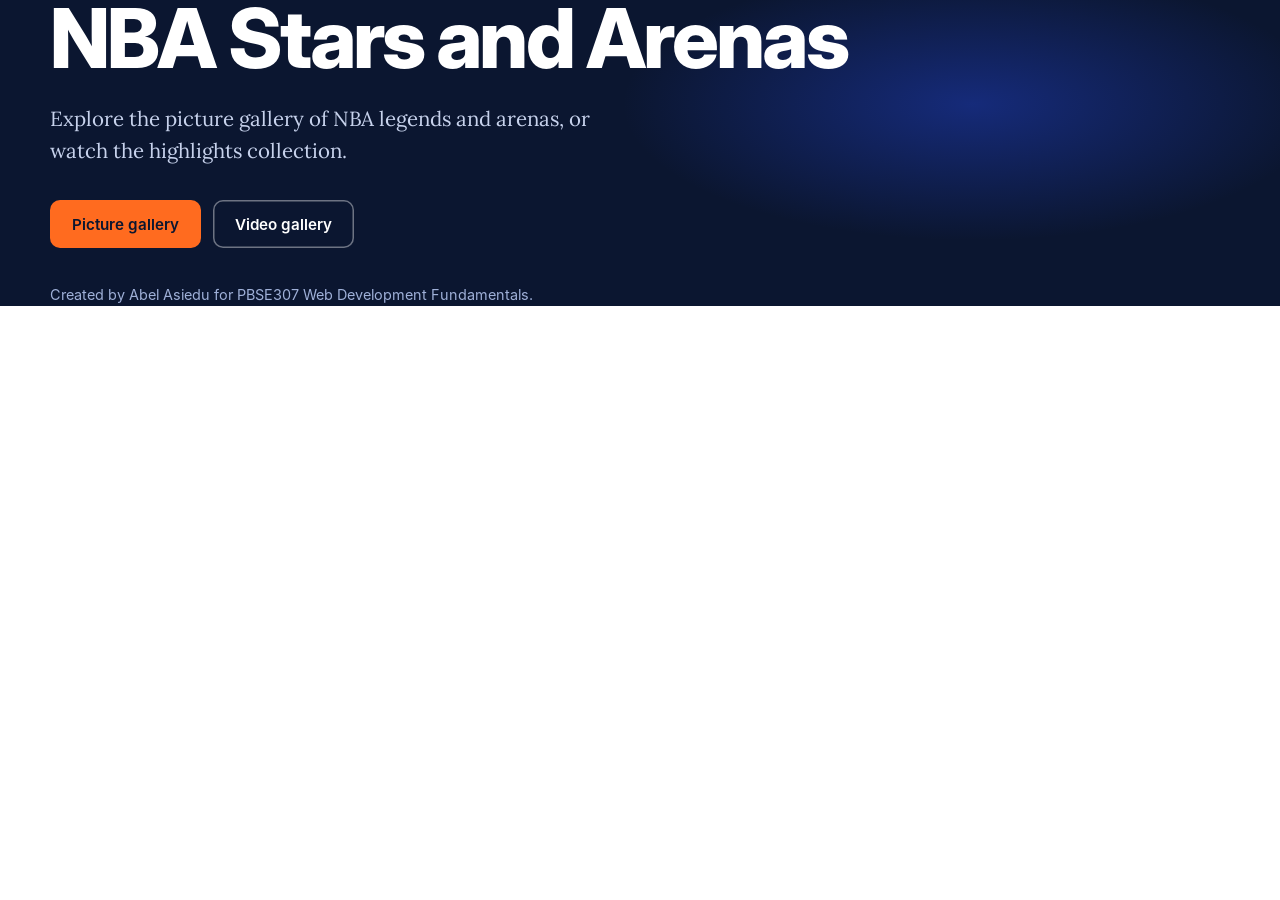
==== index.html @ 1cf6d865 "Add files via upload" ====
<!DOCTYPE html>
<html lang="en">
<head>
    <meta charset="UTF-8">
    <meta name="viewport" content="width=device-width, initial-scale=1">
    <meta name="description" content="NBA stars, arenas and highlights web gallery by Abel Asiedu.">
    <title>NBA Stars and Arenas</title>
    <link rel="stylesheet" href="styles.css">
</head>
<body>
    <main class="hero">
        <div class="wrap hero__copy">
            <h1>NBA Stars and Arenas</h1>
            <p class="hero__lead">
                Explore the picture gallery of NBA legends and arenas, or watch the highlights collection.
            </p>
            <div class="hero__actions">
                <a class="btn btn--primary" href="image_gallery.html">Picture gallery</a>
                <a class="btn btn--ghost" href="video_gallery.html">Video gallery</a>
            </div>
            <p class="byline">Created by Abel Asiedu for PBSE307 Web Development Fundamentals.</p>
        </div>
    </main>
</body>
</html>
---- styles.css ----
/* =====================================================================
   NBA Stars and Arenas - shared stylesheet for both gallery pages
   PBSE307 Web Development Fundamentals - Abel Asiedu

   Design idea: a basketball half-court drawn in line art is the one bold
   moment (hero). Everything else is quiet: one navy, one orange (the ball),
   generous space, and photographs treated like plates in a printed report.

   Contents
   1. Fonts and design tokens
   2. Base and layout helpers
   3. Header and navigation
   4. Tickers (the marquee lines)
   5. Hero and the half-court drawing
   6. Sections, about block, buttons
   7. Player and arena plates
   8. Video clips
   9. Tables and lists
   10. Footer
   11. Responsive rules
   12. Reduced motion
   ===================================================================== */


/* ---------- 1. Fonts and design tokens ---------- */

@font-face {
    font-family: "Inter Display";
    src: url("fonts/inter-display-800.woff") format("woff");
    font-weight: 800;
    font-display: swap;
}
@font-face {
    font-family: "Inter Display";
    src: url("fonts/inter-display-700.woff") format("woff");
    font-weight: 700;
    font-display: swap;
}
@font-face {
    font-family: "Inter";
    src: url("fonts/inter-400.woff") format("woff");
    font-weight: 400;
    font-display: swap;
}
@font-face {
    font-family: "Inter";
    src: url("fonts/inter-600.woff") format("woff");
    font-weight: 600;
    font-display: swap;
}
@font-face {
    font-family: "Lora";
    src: url("fonts/Lora-Variable.ttf") format("truetype");
    font-weight: 400 700;
    font-display: swap;
}

:root {
    /* colour */
    --ink: #0b1630;          /* court navy: hero, header, footer, table heads */
    --ink-soft: #14244f;     /* slightly lighter navy for strips */
    --paint: #2447e0;        /* key blue: links and focus on light areas */
    --ball: #ff6b1f;         /* ball orange: the only accent */
    --paper: #ffffff;
    --mist: #f1f4f9;         /* cool light grey for alternate bands */
    --rule: #dce2ec;         /* hairlines */
    --slate: #475269;        /* secondary text */
    --text: #101a33;         /* main text */
    --on-dark: #c7d2ec;      /* body text on navy */

    /* type */
    --display: "Inter Display", "Inter", "Segoe UI", system-ui, sans-serif;
    --ui: "Inter", "Segoe UI", system-ui, -apple-system, sans-serif;
    --serif: "Lora", Georgia, "Times New Roman", serif;

    /* shape */
    --radius-photo: 6px;
    --radius-panel: 14px;
    --gutter: clamp(20px, 4vw, 48px);
    --gap: clamp(20px, 3vw, 40px);
}


/* ---------- 2. Base and layout helpers ---------- */

*,
*::before,
*::after {
    box-sizing: border-box;
}

html {
    scroll-behavior: smooth;
    scroll-padding-top: 88px;
    -webkit-text-size-adjust: 100%;
}

body {
    margin: 0;
    background: var(--paper);
    color: var(--text);
    font-family: var(--serif);
    font-size: 1.0625rem;
    line-height: 1.7;
    -webkit-font-smoothing: antialiased;
    text-rendering: optimizeLegibility;
}

img,
video {
    max-width: 100%;
}

a {
    color: var(--paint);
}

p {
    margin: 0 0 1em;
}

.wrap {
    width: min(1180px, 100% - 2 * var(--gutter));
    margin-inline: auto;
}

.sr-only {
    position: absolute;
    width: 1px;
    height: 1px;
    overflow: hidden;
    clip: rect(0 0 0 0);
    white-space: nowrap;
}

.skip-link {
    position: absolute;
    left: 16px;
    top: -60px;
    z-index: 100;
    padding: 10px 16px;
    border-radius: 8px;
    background: var(--ball);
    color: var(--ink);
    font: 600 0.95rem var(--ui);
    text-decoration: none;
}
.skip-link:focus {
    top: 12px;
}

a:focus-visible,
.btn:focus-visible {
    outline: 3px solid var(--ball);
    outline-offset: 3px;
    border-radius: 6px;
}


/* ---------- 3. Header and navigation ---------- */

.site-header {
    position: sticky;
    top: 0;
    z-index: 50;
    background: rgba(11, 22, 48, 0.94);
    -webkit-backdrop-filter: blur(10px);
    backdrop-filter: blur(10px);
    border-bottom: 1px solid rgba(255, 255, 255, 0.08);
}

.site-header .wrap {
    display: flex;
    align-items: center;
    gap: 24px;
    min-height: 64px;
}

.brand {
    display: inline-flex;
    align-items: center;
    gap: 10px;
    color: #fff;
    font: 800 1.05rem var(--display);
    letter-spacing: -0.01em;
    text-decoration: none;
    white-space: nowrap;
}

/* a plain ball drawn with CSS: orange disc with two seam lines */
.brand__mark {
    position: relative;
    width: 22px;
    height: 22px;
    border-radius: 50%;
    background: var(--ball);
    overflow: hidden;
}
.brand__mark::before,
.brand__mark::after {
    content: "";
    position: absolute;
    background: var(--ink);
}
.brand__mark::before {
    left: 50%;
    top: 0;
    bottom: 0;
    width: 1.5px;
    transform: translateX(-50%);
}
.brand__mark::after {
    top: 50%;
    left: 0;
    right: 0;
    height: 1.5px;
    transform: translateY(-50%);
}

.nav {
    display: flex;
    gap: 4px;
    margin-left: auto;
    overflow-x: auto;
    scrollbar-width: none;
}
.nav::-webkit-scrollbar {
    display: none;
}

.nav a {
    padding: 9px 14px;
    border-radius: 8px;
    color: #c9d3ea;
    font: 600 0.9rem var(--ui);
    text-decoration: none;
    white-space: nowrap;
    transition: background 0.2s, color 0.2s;
}
.nav a:hover {
    background: rgba(255, 255, 255, 0.09);
    color: #fff;
}
.nav a[aria-current="page"] {
    color: #fff;
    box-shadow: inset 0 -2px 0 var(--ball);
    border-radius: 8px 8px 0 0;
}


/* ---------- 4. Tickers (the <marquee> lines) ---------- */

.ticker {
    display: block;
    width: 100%;
    padding: 13px 0;
    border-block: 1px solid var(--rule);
    background: var(--paper);
    color: var(--slate);
    font: 600 0.92rem/1 var(--ui);
}

/* slim strip directly under the header */
.ticker--top {
    padding: 11px 0;
    border: 0;
    background: var(--ink-soft);
    color: #dde6fa;
}

/* strip that closes the page, above the footer */
.ticker--close {
    border-bottom: 0;
    background: var(--mist);
}

/* vertical marquee needs a fixed height */
.ticker--up {
    height: 72px;
    padding: 0;
    text-align: center;
}

/* a short ticker that sits under a section heading */
.ticker--section {
    margin-bottom: 36px;
    border-radius: 8px;
    border: 1px solid var(--rule);
    background: var(--paper);
}


/* ---------- 5. Hero and the half-court drawing ---------- */

.hero {
    position: relative;
    isolation: isolate;
    overflow: hidden;
    background: var(--ink);
    color: #fff;
}

/* faint arena spotlight behind the court */
.hero::before {
    content: "";
    position: absolute;
    inset: 0;
    z-index: -2;
    background: radial-gradient(38% 62% at 76% 34%, rgba(36, 71, 224, 0.42), transparent 72%);
}

.hero__court {
    position: absolute;
    z-index: -1;
    top: 44px;
    right: max(var(--gutter), calc((100% - 1180px) / 2));
    height: calc(100% - 214px);
    width: auto;
    overflow: visible;
    fill: none;
    stroke: rgba(255, 255, 255, 0.3);
    stroke-width: 1.6;
}

.hero__court .rim {
    stroke: var(--ball);
    stroke-width: 2.4;
}

/* the lines draw themselves once, when the page opens */
.hero__court .draw {
    stroke-dasharray: 1;
    stroke-dashoffset: 1;
    animation: draw-line 1.9s cubic-bezier(0.65, 0, 0.35, 1) both;
}
.hero__court .d2 { animation-delay: 0.2s; }
.hero__court .d3 { animation-delay: 0.4s; }
.hero__court .d4 { animation-delay: 0.6s; }
.hero__court .d5 { animation-delay: 0.8s; }

/* the lower half of the free-throw circle is dashed on a real court */
.hero__court .dash {
    stroke-dasharray: 5 7;
}

@keyframes draw-line {
    to { stroke-dashoffset: 0; }
}

.hero__grid {
    display: grid;
    grid-template-columns: minmax(0, 1.15fr) minmax(0, 0.85fr);
    column-gap: clamp(28px, 6vw, 88px);
    row-gap: clamp(40px, 6vw, 72px);
    padding-top: clamp(52px, 8vw, 104px);
}

.hero h1 {
    margin: 0 0 24px;
    font: 800 clamp(2.7rem, 6.4vw, 5.5rem) / 0.96 var(--display);
    letter-spacing: -0.035em;
    text-wrap: balance;
}

.hero__lead {
    max-width: 44ch;
    margin: 0 0 32px;
    color: var(--on-dark);
    font-size: clamp(1.05rem, 1.6vw, 1.28rem);
    line-height: 1.6;
}

.hero__actions {
    display: flex;
    flex-wrap: wrap;
    gap: 12px;
    margin-bottom: 36px;
}

.byline {
    margin: 0;
    color: #9fb0d8;
    font: 400 0.9rem/1.5 var(--ui);
}

/* contents: a ruled strip along the bottom of the hero */
.toc {
    grid-column: 1 / -1;
    padding-bottom: 10px;
}

.toc ul {
    display: grid;
    grid-template-columns: repeat(auto-fit, minmax(170px, 1fr));
    gap: 0 28px;
    margin: 0;
    padding: 0;
    list-style: none;
}
.toc li {
    border-top: 1px solid rgba(255, 255, 255, 0.22);
}

.toc a {
    display: flex;
    flex-direction: column;
    align-items: flex-start;
    gap: 4px;
    padding: 18px 0 26px;
    color: #fff;
    font: 700 1.08rem/1.25 var(--display);
    letter-spacing: -0.01em;
    text-decoration: none;
    transition: color 0.2s;
}
.toc a:hover {
    color: var(--ball);
}
.toc a span {
    color: #aebfe6;
    font: 400 0.9rem var(--ui);
}


/* ---------- 6. Sections, about block, buttons ---------- */

.band {
    padding-block: clamp(56px, 8vw, 104px);
}
.band--mist {
    background: var(--mist);
}

.section-head {
    max-width: 760px;
    margin-bottom: 28px;
}

.band h2,
.split h2 {
    margin: 0 0 12px;
    font: 800 clamp(1.9rem, 3.6vw, 2.9rem) / 1.05 var(--display);
    letter-spacing: -0.03em;
    text-wrap: balance;
}

.section-head p {
    margin: 0;
    max-width: 58ch;
    color: var(--slate);
}

.about {
    display: grid;
    grid-template-columns: minmax(0, 5fr) minmax(0, 7fr);
    gap: clamp(28px, 6vw, 88px);
    align-items: start;
}

.about__copy p {
    max-width: 62ch;
}
.about__copy p:first-child {
    font-size: 1.2rem;
    line-height: 1.65;
}

.facts {
    margin: 28px 0 0;
}
.facts div {
    display: grid;
    grid-template-columns: 7.5rem minmax(0, 1fr);
    gap: 12px;
    padding: 12px 0;
    border-top: 1px solid var(--rule);
}
.facts dt {
    color: var(--slate);
    font: 600 0.9rem/1.5 var(--ui);
}
.facts dd {
    margin: 0;
    font: 400 0.95rem/1.5 var(--ui);
}

.btn {
    display: inline-flex;
    align-items: center;
    min-height: 48px;
    padding: 0 22px;
    border-radius: 10px;
    font: 600 0.95rem var(--ui);
    text-decoration: none;
    transition: background 0.2s, box-shadow 0.2s;
}
.btn--primary {
    background: var(--ball);
    color: var(--ink);
}
.btn--primary:hover {
    background: #ff8247;
}
.btn--ghost {
    color: #fff;
    box-shadow: inset 0 0 0 1.5px rgba(255, 255, 255, 0.4);
}
.btn--ghost:hover {
    background: rgba(255, 255, 255, 0.1);
}


/* ---------- 7. Player and arena plates ---------- */

/* team colours used for the thin rule above each caption */
.t-lakers   { --team: #552583; }
.t-celtics  { --team: #007a33; }
.t-bulls    { --team: #ce1141; }
.t-warriors { --team: #1d428a; }
.t-clippers { --team: #c8102e; }
.t-sixers   { --team: #006bb6; }
.t-arena    { --team: var(--ink); }

/* rows: photo, then caption. Subgrid keeps photos and captions aligned across a row */
.lineup {
    display: grid;
    grid-template-columns: repeat(3, minmax(0, 1fr));
    grid-template-rows: auto auto;
    column-gap: var(--gap);
    row-gap: 0;
    margin-bottom: calc(-1 * clamp(28px, 4vw, 48px));
}
.lineup--action {
    grid-template-columns: 1fr 1fr 2fr;
}
.lineup--arenas {
    grid-template-columns: 1fr 2fr;
}

.plate {
    display: grid;
    grid-row: span 2;
    grid-template-rows: subgrid;
    row-gap: 0;
    margin: 0;
    padding-bottom: clamp(28px, 4vw, 48px);
}

/* the photo frame: crops the picture without stretching it */
.frame {
    position: relative;
    overflow: hidden;
    border-radius: var(--radius-photo);
    background: var(--rule);
    aspect-ratio: 4 / 5;
}
.plate--wide .frame {
    aspect-ratio: auto;
}
.frame img {
    position: absolute;
    inset: 0;
    width: 100%;
    height: 100%;
    object-fit: cover;
    object-position: var(--pos, 50% 14%);
}
.pos-sixers { --pos: 72% 35%; }
.pos-garden { --pos: 50% 68%; }
.pos-chase  { --pos: 50% 58%; }

.plate__body {
    margin-top: 16px;
    padding-top: 14px;
    border-top: 3px solid var(--team, var(--rule));
}

.plate h3,
.clip h3 {
    margin: 0;
    font: 800 1.4rem/1.15 var(--display);
    letter-spacing: -0.02em;
}

.plate__team {
    margin: 4px 0 10px;
    color: var(--slate);
    font: 600 0.92rem/1.4 var(--ui);
}

.details {
    margin: 0;
}
.details div {
    display: grid;
    grid-template-columns: 5.4rem minmax(0, 1fr);
    gap: 12px;
    padding: 9px 0;
    border-top: 1px solid var(--rule);
}
.details dt {
    color: var(--slate);
    font: 600 0.84rem/1.55 var(--ui);
}
.details dd {
    margin: 0;
    font: 400 0.95rem/1.55 var(--ui);
}


/* ---------- 8. Video clips ---------- */

.clips {
    display: grid;
    grid-template-columns: repeat(2, minmax(0, 1fr));
    grid-template-rows: auto auto;
    column-gap: var(--gap);
    row-gap: 0;
    margin-bottom: calc(-1 * clamp(28px, 4vw, 48px));
}

.clip {
    display: grid;
    grid-row: span 2;
    grid-template-rows: subgrid;
    row-gap: 0;
    margin: 0;
    padding-bottom: clamp(28px, 4vw, 48px);
}

.clip .frame {
    background: #000;
}
.clip video {
    position: absolute;
    inset: 0;
    display: block;
    width: 100%;
    height: 100%;
    object-fit: contain;
    background: #000;
}

.clip__body {
    margin-top: 16px;
    padding-top: 14px;
    border-top: 3px solid var(--ball);
}
.clip__body p {
    margin: 10px 0 12px;
    color: var(--text);
    font-size: 1rem;
    line-height: 1.65;
}

.split {
    display: grid;
    grid-template-columns: repeat(2, minmax(0, 1fr));
    gap: var(--gap);
    align-items: start;
}
.split .clips {
    grid-template-columns: minmax(0, 1fr);
}
/* both strips share one height so the two videos start level */
.split .ticker--section {
    height: 64px;
    margin-bottom: 28px;
    padding: 0;
    line-height: 62px;
}


/* ---------- 9. Tables and lists ---------- */

.table-wrap {
    overflow-x: auto;
    border: 1px solid var(--rule);
    border-radius: var(--radius-panel);
    background: var(--paper);
}

.data {
    width: 100%;
    min-width: 780px;
    border-collapse: collapse;
    font: 400 0.95rem/1.5 var(--ui);
}
.data thead th {
    padding: 15px 16px;
    background: var(--ink);
    color: #fff;
    font: 600 0.88rem var(--ui);
    text-align: left;
    white-space: nowrap;
}
.data tbody th,
.data tbody td {
    padding: 14px 16px;
    border-top: 1px solid var(--rule);
    vertical-align: top;
    text-align: left;
}
.data tbody th {
    font-weight: 600;
}
.data tbody tr:nth-child(even) {
    background: var(--mist);
}
.data .name {
    min-width: 12rem;
    font-weight: 600;
}
.data .num {
    width: 4.5rem;
    color: var(--slate);
    font-variant-numeric: tabular-nums;
}
.data .file {
    color: var(--slate);
    font-size: 0.86rem;
    white-space: nowrap;
}

.panels {
    display: grid;
    grid-template-columns: repeat(2, minmax(0, 1fr));
    gap: var(--gap);
}
.panel {
    padding: 30px 32px 26px;
    border: 1px solid var(--rule);
    border-radius: var(--radius-panel);
    background: var(--paper);
}
.panel h3 {
    margin: 0 0 14px;
    font: 800 1.35rem/1.2 var(--display);
    letter-spacing: -0.02em;
}
.panel ul,
.panel ol {
    margin: 0;
    padding-left: 1.35rem;
}
.panel li {
    margin: 0 0 10px;
    padding-left: 6px;
    line-height: 1.6;
}
.panel li::marker {
    color: var(--ball);
    font-weight: 700;
}


/* ---------- 10. Footer ---------- */

.site-footer {
    padding-block: 52px 44px;
    background: var(--ink);
    color: #b8c4e0;
    font: 400 0.92rem/1.65 var(--ui);
}
.site-footer .wrap {
    display: grid;
    grid-template-columns: minmax(0, 1.4fr) minmax(0, 1fr);
    gap: 36px;
}
.site-footer .brand {
    margin-bottom: 14px;
}
.site-footer p {
    max-width: 58ch;
    margin: 0 0 10px;
}
.site-footer ul {
    margin: 0;
    padding: 0;
    list-style: none;
}
.site-footer li {
    margin-bottom: 8px;
}
.site-footer a {
    color: #fff;
}
.site-footer a:hover {
    color: var(--ball);
}


/* ---------- 11. Responsive rules ---------- */

@media (max-width: 960px) {
    .hero__grid,
    .about {
        grid-template-columns: minmax(0, 1fr);
    }
    .hero__court {
        top: 24px;
        right: -22%;
        height: 58%;
        opacity: 0.4;
    }
    .details div {
        grid-template-columns: minmax(0, 1fr);
        gap: 0;
    }

    /* two small plates, then the wide plate across the full row */
    .lineup--action {
        grid-template-columns: 1fr 1fr;
    }
    .lineup--action .plate--wide {
        grid-column: 1 / -1;
    }
    .plate--wide .frame {
        aspect-ratio: 16 / 9;
    }
    .split {
        grid-template-columns: minmax(0, 1fr);
        gap: 56px;
    }
}

@media (max-width: 720px) {
    .site-header .wrap {
        flex-wrap: wrap;
        gap: 4px 16px;
        padding-block: 10px;
    }
    .nav {
        width: 100%;
        margin-left: -14px;
    }

    .lineup,
    .lineup--action,
    .lineup--arenas,
    .clips {
        grid-template-columns: minmax(0, 1fr);
        justify-items: center;
    }
    .plate,
    .clip {
        width: 100%;
        max-width: 480px;
    }
    .lineup--action .plate--wide,
    .lineup--arenas .plate--wide {
        max-width: 480px;
    }
    .plate--wide .frame {
        aspect-ratio: 4 / 3;
    }

    .panels,
    .site-footer .wrap {
        grid-template-columns: minmax(0, 1fr);
    }
    .panel {
        padding: 24px 22px 18px;
    }
    .facts div {
        grid-template-columns: 6.2rem minmax(0, 1fr);
    }
}


/* ---------- 12. Reduced motion ---------- */

@media (prefers-reduced-motion: reduce) {
    html {
        scroll-behavior: auto;
    }
    .hero__court .draw {
        animation: none;
        stroke-dashoffset: 0;
    }
    .nav a,
    .btn,
    .toc a {
        transition: none;
    }
}
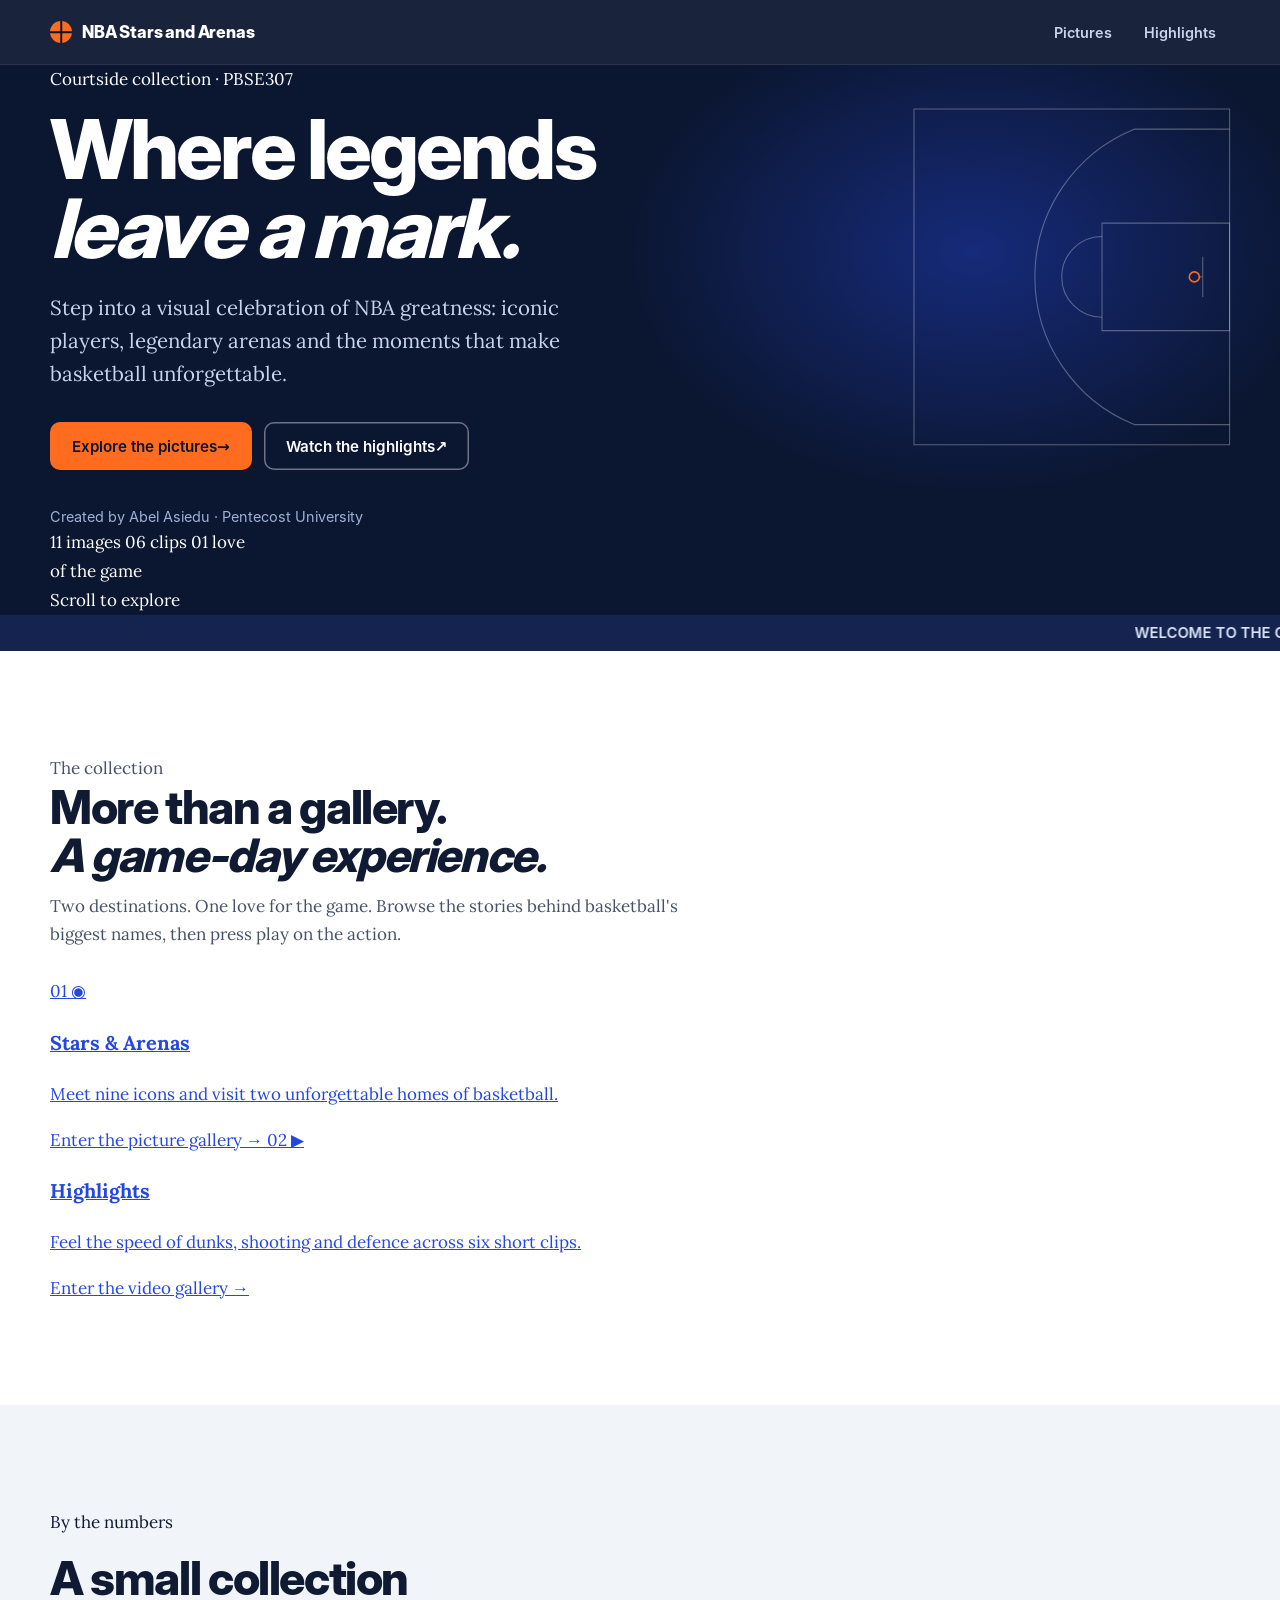
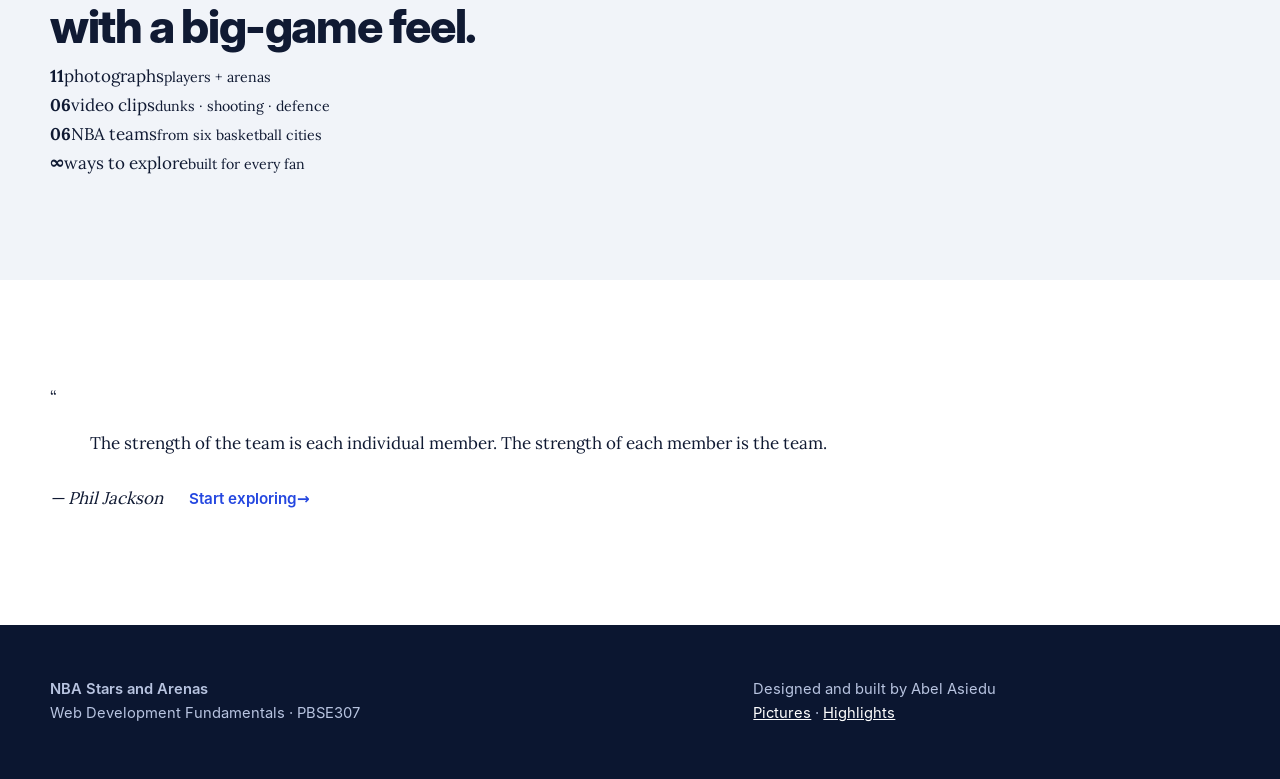
==== commit 1f628517: "Redesign landing page experience" ====
--- a/index.html
+++ b/index.html
@@ -8,18 +8,109 @@
     <link rel="stylesheet" href="styles.css">
 </head>
 <body>
-    <main class="hero">
-        <div class="wrap hero__copy">
-            <h1>NBA Stars and Arenas</h1>
-            <p class="hero__lead">
-                Explore the picture gallery of NBA legends and arenas, or watch the highlights collection.
-            </p>
-            <div class="hero__actions">
-                <a class="btn btn--primary" href="image_gallery.html">Picture gallery</a>
-                <a class="btn btn--ghost" href="video_gallery.html">Video gallery</a>
+    <a class="skip-link" href="#explore">Skip to the galleries</a>
+    <header class="site-header">
+        <div class="wrap">
+            <a class="brand" href="index.html"><span class="brand__mark" aria-hidden="true"></span>NBA Stars and Arenas</a>
+            <nav class="nav" aria-label="Main">
+                <a href="image_gallery.html">Pictures</a>
+                <a href="video_gallery.html">Highlights</a>
+            </nav>
+        </div>
+    </header>
+
+    <main>
+        <section class="hero landing-hero">
+            <svg class="hero__court" viewBox="0 0 470 500" aria-hidden="true" focusable="false">
+                <g transform="translate(0 500) rotate(-90)">
+                    <rect class="draw d1" pathLength="1" x="0" y="0" width="500" height="470"/>
+                    <rect class="draw d2" pathLength="1" x="170" y="280" width="160" height="190"/>
+                    <path class="draw d3" pathLength="1" d="M30 470 L30 328 A237.5 237.5 0 0 1 470 328 L470 470"/>
+                    <path class="draw d4" pathLength="1" d="M190 280 A60 60 0 0 1 310 280"/>
+                    <path class="draw d5" pathLength="1" d="M220 430 H280 M250 430 V425"/>
+                    <circle class="rim" cx="250" cy="417.5" r="7.5"/>
+                </g>
+            </svg>
+            <div class="wrap landing-hero__grid">
+                <div class="hero__copy">
+                    <p class="eyebrow"><span class="eyebrow__dot"></span> Courtside collection · PBSE307</p>
+                    <h1>Where legends<br><em>leave a mark.</em></h1>
+                    <p class="hero__lead">Step into a visual celebration of NBA greatness: iconic players, legendary arenas and the moments that make basketball unforgettable.</p>
+                    <div class="hero__actions">
+                        <a class="btn btn--primary" href="image_gallery.html">Explore the pictures <span aria-hidden="true">→</span></a>
+                        <a class="btn btn--ghost" href="video_gallery.html">Watch the highlights <span aria-hidden="true">↗</span></a>
+                    </div>
+                    <p class="byline">Created by Abel Asiedu · Pentecost University</p>
+                </div>
+                <div class="landing-orbit" aria-hidden="true">
+                    <div class="landing-orbit__ball"></div>
+                    <span class="landing-orbit__label landing-orbit__label--one">11 images</span>
+                    <span class="landing-orbit__label landing-orbit__label--two">06 clips</span>
+                    <span class="landing-orbit__label landing-orbit__label--three">01 love<br>of the game</span>
+                </div>
             </div>
-            <p class="byline">Created by Abel Asiedu for PBSE307 Web Development Fundamentals.</p>
+            <div class="wrap landing-scroll"><span>Scroll to explore</span><i></i></div>
+        </section>
+
+        <marquee class="ticker ticker--top" direction="left" behavior="scroll" scrollamount="7">
+            WELCOME TO THE COURT &nbsp;&nbsp;&nbsp; LAKERS LEGENDS · CELTICS CHAMPIONS · BULLS ICONS · WARRIORS MAGIC · ARENAS THAT ECHO
+        </marquee>
+
+        <section class="landing-intro band" id="explore">
+            <div class="wrap">
+                <div class="section-head">
+                    <p class="eyebrow eyebrow--light">The collection</p>
+                    <h2>More than a gallery.<br><em>A game-day experience.</em></h2>
+                    <p>Two destinations. One love for the game. Browse the stories behind basketball's biggest names, then press play on the action.</p>
+                </div>
+                <div class="landing-cards">
+                    <a class="landing-card landing-card--pictures" href="image_gallery.html">
+                        <span class="landing-card__number">01</span>
+                        <span class="landing-card__icon" aria-hidden="true">◉</span>
+                        <h3>Stars &amp; Arenas</h3>
+                        <p>Meet nine icons and visit two unforgettable homes of basketball.</p>
+                        <span class="landing-card__link">Enter the picture gallery <b>→</b></span>
+                    </a>
+                    <a class="landing-card landing-card--videos" href="video_gallery.html">
+                        <span class="landing-card__number">02</span>
+                        <span class="landing-card__icon" aria-hidden="true">▶</span>
+                        <h3>Highlights</h3>
+                        <p>Feel the speed of dunks, shooting and defence across six short clips.</p>
+                        <span class="landing-card__link">Enter the video gallery <b>→</b></span>
+                    </a>
+                </div>
+            </div>
+        </section>
+
+        <section class="landing-facts band band--mist">
+            <div class="wrap">
+                <div class="landing-facts__heading">
+                    <p class="eyebrow eyebrow--light">By the numbers</p>
+                    <h2>A small collection<br>with a big-game feel.</h2>
+                </div>
+                <div class="landing-stat-grid">
+                    <div class="landing-stat"><strong>11</strong><span>photographs</span><small>players + arenas</small></div>
+                    <div class="landing-stat"><strong>06</strong><span>video clips</span><small>dunks · shooting · defence</small></div>
+                    <div class="landing-stat"><strong>06</strong><span>NBA teams</span><small>from six basketball cities</small></div>
+                    <div class="landing-stat"><strong>∞</strong><span>ways to explore</span><small>built for every fan</small></div>
+                </div>
+            </div>
+        </section>
+
+        <section class="landing-quote band">
+            <div class="wrap landing-quote__inner">
+                <span class="landing-quote__mark" aria-hidden="true">“</span>
+                <blockquote>The strength of the team is each individual member. The strength of each member is the team.</blockquote>
+                <cite>— Phil Jackson</cite>
+                <a class="btn btn--dark" href="image_gallery.html">Start exploring <span aria-hidden="true">→</span></a>
+            </div>
+        </section>
+    </main>
+    <footer class="site-footer">
+        <div class="wrap">
+            <p><strong>NBA Stars and Arenas</strong><br>Web Development Fundamentals · PBSE307</p>
+            <p>Designed and built by Abel Asiedu<br><a href="image_gallery.html">Pictures</a> · <a href="video_gallery.html">Highlights</a></p>
         </div>
-    </main>
+    </footer>
 </body>
 </html>
--- a/styles.css
+++ b/styles.css
@@ -874,6 +874,214 @@
     html {
         scroll-behavior: auto;
     }
+
+    /* ---------- Landing page ---------- */
+
+    .landing-hero {
+        min-height: min(810px, 88vh);
+    }
+    .landing-hero__grid {
+        position: relative;
+        display: grid;
+        grid-template-columns: minmax(0, 1fr) minmax(300px, .7fr);
+        align-items: center;
+        min-height: 680px;
+        padding-block: 80px 48px;
+    }
+    .landing-hero h1 {
+        max-width: 760px;
+        margin-bottom: 28px;
+        font-size: clamp(3.5rem, 8vw, 7.8rem);
+    }
+    .landing-hero h1 em,
+    .landing-intro h2 em {
+        color: var(--ball);
+        font-family: var(--serif);
+        font-weight: 400;
+        letter-spacing: -.04em;
+    }
+    .landing-hero .hero__lead {
+        max-width: 46ch;
+    }
+    .landing-hero .hero__actions .btn span {
+        display: inline-block;
+        margin-left: 12px;
+        font-size: 1.2em;
+        transition: transform .2s;
+    }
+    .landing-hero .hero__actions .btn:hover span {
+        transform: translateX(4px);
+    }
+    .eyebrow {
+        display: flex;
+        align-items: center;
+        gap: 10px;
+        margin: 0 0 22px;
+        color: var(--ball);
+        font: 600 .78rem/1.2 var(--ui);
+        letter-spacing: .14em;
+        text-transform: uppercase;
+    }
+    .eyebrow__dot {
+        width: 7px;
+        height: 7px;
+        border-radius: 50%;
+        background: var(--ball);
+        box-shadow: 0 0 0 5px rgba(255, 107, 31, .17);
+        animation: pulse-dot 2s infinite;
+    }
+    .eyebrow--light { color: var(--paint); }
+    .landing-orbit {
+        position: relative;
+        width: min(100%, 410px);
+        aspect-ratio: 1;
+        margin: 0 auto;
+        border: 1px solid rgba(255,255,255,.2);
+        border-radius: 50%;
+        transform: rotate(-12deg);
+        animation: orbit-float 6s ease-in-out infinite;
+    }
+    .landing-orbit::before,
+    .landing-orbit::after {
+        content: "";
+        position: absolute;
+        inset: 12%;
+        border: 1px dashed rgba(255,255,255,.22);
+        border-radius: 50%;
+    }
+    .landing-orbit::after {
+        inset: 25%;
+        border-style: solid;
+        opacity: .35;
+    }
+    .landing-orbit__ball {
+        position: absolute;
+        z-index: 1;
+        top: 50%;
+        left: 50%;
+        width: 120px;
+        height: 120px;
+        border: 3px solid var(--ink);
+        border-radius: 50%;
+        background: var(--ball);
+        box-shadow: 0 18px 35px rgba(0,0,0,.28);
+        transform: translate(-50%,-50%) rotate(18deg);
+    }
+    .landing-orbit__ball::before,
+    .landing-orbit__ball::after {
+        content: "";
+        position: absolute;
+        background: var(--ink);
+    }
+    .landing-orbit__ball::before { width: 3px; height: 140%; left: 50%; top: -20%; transform: rotate(38deg); }
+    .landing-orbit__ball::after { width: 140%; height: 3px; left: -20%; top: 50%; transform: rotate(-38deg); }
+    .landing-orbit__label {
+        position: absolute;
+        z-index: 2;
+        padding: 8px 12px;
+        border: 1px solid rgba(255,255,255,.2);
+        border-radius: 5px;
+        background: rgba(11,22,48,.76);
+        color: #fff;
+        font: 600 .72rem/1.2 var(--ui);
+        letter-spacing: .04em;
+        text-transform: uppercase;
+        transform: rotate(12deg);
+    }
+    .landing-orbit__label--one { top: 7%; left: 8%; }
+    .landing-orbit__label--two { right: 3%; bottom: 20%; }
+    .landing-orbit__label--three { bottom: 7%; left: 16%; color: var(--ball); }
+    .landing-scroll {
+        display: flex;
+        align-items: center;
+        gap: 14px;
+        padding-bottom: 22px;
+        color: #9fb0d8;
+        font: 600 .72rem var(--ui);
+        letter-spacing: .12em;
+        text-transform: uppercase;
+    }
+    .landing-scroll i {
+        display: block;
+        width: 46px;
+        height: 1px;
+        background: var(--ball);
+        animation: scroll-line 1.8s ease-in-out infinite;
+    }
+    .landing-intro { background: var(--paper); }
+    .landing-intro .section-head { margin-bottom: 50px; }
+    .landing-intro h2 { font-size: clamp(2.4rem, 5vw, 4.4rem); }
+    .landing-cards { display: grid; grid-template-columns: repeat(2, 1fr); gap: var(--gap); }
+    .landing-card {
+        position: relative;
+        min-height: 360px;
+        padding: clamp(26px, 4vw, 48px);
+        overflow: hidden;
+        border-radius: var(--radius-panel);
+        color: #fff;
+        text-decoration: none;
+        transition: transform .3s, box-shadow .3s;
+    }
+    .landing-card:hover { transform: translateY(-8px); box-shadow: 0 20px 45px rgba(11,22,48,.18); }
+    .landing-card::after {
+        content: "";
+        position: absolute;
+        width: 230px;
+        height: 230px;
+        right: -60px;
+        bottom: -75px;
+        border: 1px solid rgba(255,255,255,.2);
+        border-radius: 50%;
+        box-shadow: 0 0 0 30px rgba(255,255,255,.04), 0 0 0 60px rgba(255,255,255,.04);
+    }
+    .landing-card--pictures { background: linear-gradient(135deg, #172b62, #0b1630); }
+    .landing-card--videos { background: linear-gradient(135deg, #e84f0b, #ff7b32); }
+    .landing-card__number { color: rgba(255,255,255,.55); font: 600 .8rem var(--ui); letter-spacing: .1em; }
+    .landing-card__icon { display: block; margin: 38px 0 18px; color: var(--ball); font: 2.4rem var(--ui); }
+    .landing-card--videos .landing-card__icon { color: #fff; }
+    .landing-card h3 { margin: 0 0 10px; font: 800 clamp(1.7rem, 3vw, 2.5rem) var(--display); }
+    .landing-card p { max-width: 34ch; color: rgba(255,255,255,.78); }
+    .landing-card__link { position: absolute; bottom: 38px; left: clamp(26px, 4vw, 48px); font: 600 .85rem var(--ui); }
+    .landing-card__link b { margin-left: 12px; color: var(--ball); font-size: 1.2rem; }
+    .landing-card--videos .landing-card__link b { color: #fff; }
+    .landing-facts { background: var(--mist); }
+    .landing-facts .wrap { display: grid; grid-template-columns: .8fr 1.2fr; gap: clamp(40px, 8vw, 120px); align-items: center; }
+    .landing-facts h2 { font-size: clamp(2rem, 4vw, 3.2rem); }
+    .landing-stat-grid { display: grid; grid-template-columns: repeat(2, 1fr); gap: 1px; background: var(--rule); border: 1px solid var(--rule); }
+    .landing-stat { padding: 24px; background: var(--paper); }
+    .landing-stat strong { display: block; color: var(--paint); font: 800 clamp(2.4rem, 5vw, 4rem)/1 var(--display); }
+    .landing-stat span, .landing-stat small { display: block; font-family: var(--ui); }
+    .landing-stat span { margin-top: 8px; font-weight: 600; }
+    .landing-stat small { color: var(--slate); font-size: .78rem; }
+    .landing-quote { background: var(--ink-soft); color: #fff; text-align: center; }
+    .landing-quote__inner { display: flex; flex-direction: column; align-items: center; max-width: 760px; }
+    .landing-quote__mark { height: 42px; color: var(--ball); font: 700 5rem/.8 var(--serif); }
+    .landing-quote blockquote { margin: 14px 0 12px; font: 400 clamp(1.7rem, 3vw, 2.8rem)/1.25 var(--serif); }
+    .landing-quote cite { color: #aebfe6; font: 600 .82rem var(--ui); }
+    .btn--dark { margin-top: 30px; background: var(--ball); color: var(--ink); }
+    .site-footer { padding-block: 34px; background: var(--ink); color: #aebfe6; }
+    .site-footer .wrap { display: flex; justify-content: space-between; gap: 30px; }
+    .site-footer p { margin: 0; font: .85rem/1.6 var(--ui); }
+    .site-footer strong { color: #fff; }
+    .site-footer a { color: var(--ball); text-decoration: none; }
+    @keyframes pulse-dot { 50% { box-shadow: 0 0 0 9px rgba(255,107,31,0); } }
+    @keyframes orbit-float { 50% { transform: rotate(-8deg) translateY(-10px); } }
+    @keyframes scroll-line { 50% { width: 70px; opacity: .5; } }
+
+    @media (max-width: 720px) {
+        .landing-hero__grid, .landing-facts .wrap { grid-template-columns: 1fr; }
+        .landing-hero__grid { min-height: auto; padding-top: 72px; }
+        .landing-orbit { width: min(78vw, 330px); margin-top: 10px; }
+        .landing-cards { grid-template-columns: 1fr; }
+        .landing-card { min-height: 330px; }
+        .landing-stat-grid { margin-top: 10px; }
+        .site-footer .wrap { flex-direction: column; }
+    }
+
+    @media (prefers-reduced-motion: reduce) {
+        .landing-orbit, .eyebrow__dot, .landing-scroll i { animation: none; }
+        .landing-card, .landing-hero .hero__actions .btn span { transition: none; }
+    }
     .hero__court .draw {
         animation: none;
         stroke-dashoffset: 0;
